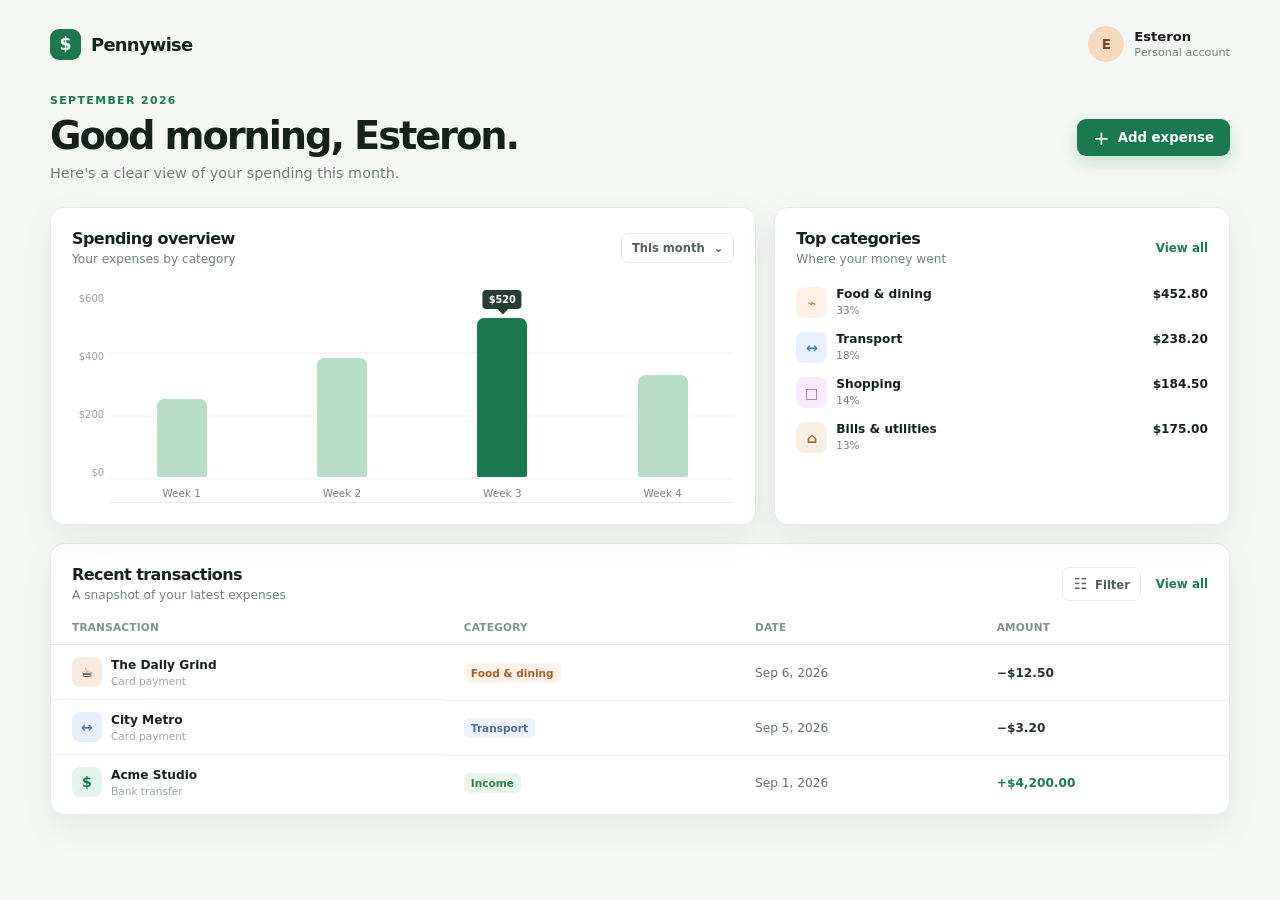
==== Expense Tracker/index.html @ 5ba3ba59 "unproductive day: modal added" ====
<!DOCTYPE html>
<html lang="en">
<head>
    <meta charset="UTF-8">
    <meta name="viewport" content="width=device-width, initial-scale=1.0">
    <meta name="description" content="A static expense tracker interface design.">
    <title>Expense Tracker</title>
    <link rel="stylesheet" href="styles.css">
</head>
<body>
    <main class="app-shell">
        <header class="topbar">
            <div class="brand" aria-label="Pennywise">
                <span class="brand-mark" aria-hidden="true">$</span>
                <span>Pennywise</span>
            </div>
            <div class="profile">
                <div class="avatar" aria-hidden="true">E</div>
                <div>
                    <p class="profile-name">Esteron</p>
                    <p class="profile-email">Personal account</p>
                </div>
            </div>
        </header>

        <section class="welcome-row" aria-labelledby="page-title">
            <div>
                <p class="eyebrow">SEPTEMBER 2026</p>
                <h1 id="page-title">Good morning, Esteron.</h1>
                <p class="subheading">Here's a clear view of your spending this month.</p>
            </div>
            <button class="add-expense" type="button"><span aria-hidden="true">+</span>Add expense</button>
        </section>

        <!-- <section class="summary-grid" aria-label="Monthly summary">
            <article class="balance-card">
                <div class="card-heading"><p>Available balance</p><span aria-label="More options">•••</span></div>
                <p class="balance">$2,840.50</p>
                <p class="balance-note"><span class="up-arrow" aria-hidden="true">↗</span>8.4% more than last month</p>
                <i class="decoration decoration-one" aria-hidden="true"></i>
                <i class="decoration decoration-two" aria-hidden="true"></i>
            </article>

            <article class="stat-card">
                <div class="stat-icon income-icon" aria-hidden="true">↙</div>
                <div><p class="stat-label">Income</p><p class="stat-value">$4,200.00</p><p class="stat-change positive">+12.5% <span>vs. August</span></p></div>
            </article>

            <article class="stat-card">
                <div class="stat-icon expense-icon" aria-hidden="true">↗</div>
                <div><p class="stat-label">Expenses</p><p class="stat-value">$1,359.50</p><p class="stat-change negative">+4.2% <span>vs. August</span></p></div>
            </article>
        </section> -->

        <section class="content-grid">
            <article class="panel spending-panel">
                <div class="panel-header">
                    <div><h2>Spending overview</h2><p>Your expenses by category</p></div>
                    <button class="period-button" type="button">This month <span aria-hidden="true">⌄</span></button>
                </div>
                <div class="chart-area" role="img" aria-label="A weekly spending bar chart. Spending rises from week one to week three then falls in week four.">
                    <div class="chart-y-axis" aria-hidden="true"><span>$600</span><span>$400</span><span>$200</span><span>$0</span></div>
                    <div class="chart-bars" aria-hidden="true">
                        <div class="bar-group"><div class="bar" style="height: 42%;"></div><span>Week 1</span></div>
                        <div class="bar-group"><div class="bar" style="height: 64%;"></div><span>Week 2</span></div>
                        <div class="bar-group"><div class="bar bar-highlight" style="height: 86%;"><b>$520</b></div><span>Week 3</span></div>
                        <div class="bar-group"><div class="bar" style="height: 55%;"></div><span>Week 4</span></div>
                    </div>
                </div>
            </article>

            <article class="panel category-panel">
                <div class="panel-header"><div><h2>Top categories</h2><p>Where your money went</p></div><button class="text-button" type="button">View all</button></div>
                <ul class="category-list">
                    <li><span class="category-icon food" aria-hidden="true">⌁</span><span class="category-name">Food &amp; dining</span><span class="category-amount">$452.80</span><span class="category-share">33%</span></li>
                    <li><span class="category-icon transport" aria-hidden="true">↔</span><span class="category-name">Transport</span><span class="category-amount">$238.20</span><span class="category-share">18%</span></li>
                    <li><span class="category-icon shopping" aria-hidden="true">□</span><span class="category-name">Shopping</span><span class="category-amount">$184.50</span><span class="category-share">14%</span></li>
                    <li><span class="category-icon bills" aria-hidden="true">⌂</span><span class="category-name">Bills &amp; utilities</span><span class="category-amount">$175.00</span><span class="category-share">13%</span></li>
                </ul>
            </article>
        </section>

        <section class="panel transactions-panel" aria-labelledby="transactions-title">
            <div class="panel-header transaction-heading">
                <div><h2 id="transactions-title">Recent transactions</h2><p>A snapshot of your latest expenses</p></div>
                <div class="transaction-actions"><button class="filter-button" type="button"><span aria-hidden="true">☷</span> Filter</button><button class="text-button" type="button">View all</button></div>
            </div>
            <div class="table-wrap">
                <table>
                    <thead><tr><th scope="col">Transaction</th><th scope="col">Category</th><th scope="col">Date</th><th scope="col">Amount</th></tr></thead>
                    <tbody>
                        <tr><td><span class="merchant-icon cafe" aria-hidden="true">☕</span><span><strong>The Daily Grind</strong><small>Card payment</small></span></td><td><span class="pill pill-food">Food &amp; dining</span></td><td>Sep 6, 2026</td><td class="amount">−$12.50</td></tr>
                        <tr><td><span class="merchant-icon train" aria-hidden="true">↔</span><span><strong>City Metro</strong><small>Card payment</small></span></td><td><span class="pill pill-transport">Transport</span></td><td>Sep 5, 2026</td><td class="amount">−$3.20</td></tr>
                        <tr><td><span class="merchant-icon salary" aria-hidden="true">$</span><span><strong>Acme Studio</strong><small>Bank transfer</small></span></td><td><span class="pill pill-income">Income</span></td><td>Sep 1, 2026</td><td class="amount income">+$4,200.00</td></tr>
                    </tbody>
                </table>
            </div>
        </section>
    </main>

    <!-- Static modal design: connect its visibility and controls with JavaScript later. -->
    <aside class="modal-backdrop" aria-labelledby="expense-modal-title" aria-modal="true" role="dialog" hidden>
        <section class="expense-modal">
            <header class="modal-header">
                <div>
                    <p class="modal-kicker">NEW TRANSACTION</p>
                    <h2 id="expense-modal-title">Add an expense</h2>
                    <p>Record a purchase to keep your budget up to date.</p>
                </div>
                <button class="close-modal" type="button" aria-label="Close add expense modal">x</button>
            </header>

            <div class="modal-form">
                <label class="field field-full">
                    <span>Expense name</span>
                    <input type="text" placeholder="e.g. Weekly groceries">
                </label>

                <label class="field">
                    <span>Amount</span>
                    <span class="input-with-prefix"><b>$</b><input type="text" placeholder="0.00"></span>
                </label>

                <label class="field">
                    <span>Category</span>
                    <span class="select-display">Choose a category <b aria-hidden="true">⌄</b></span>
                </label>

                <label class="field">
                    <span>Date</span>
                    <span class="date-display"><span>Sep 8, 2026</span><b aria-hidden="true">□</b></span>
                </label>

                <label class="field">
                    <span>Payment method</span>
                    <span class="select-display">Card payment <b aria-hidden="true">⌄</b></span>
                </label>

                <label class="field field-full">
                    <span>Notes <em>Optional</em></span>
                    <textarea placeholder="Add a note about this expense"></textarea>
                </label>
            </div>

            <footer class="modal-actions">
                <button class="cancel-button" type="button">Cancel</button>
                <button class="save-expense" type="button"><span aria-hidden="true">+</span> Add expense</button>
            </footer>
        </section>
    </aside>

<script src="script.js"></script>
</body>
</html>
---- Expense Tracker/styles.css ----
:root {
    --ink: #17211c;
    --muted: #728078;
    --line: #e6ebe7;
    --canvas: #f4f7f4;
    --surface: #fff;
    --green: #1b7951;
    --rose: #d95357;
    --shadow: 0 12px 34px rgba(32, 55, 42, .07);
}

* { box-sizing: border-box; }

body {
    min-width: 320px;
    margin: 0;
    background: var(--canvas);
    color: var(--ink);
    font-family: Inter, ui-sans-serif, system-ui, -apple-system, BlinkMacSystemFont, "Segoe UI", sans-serif;
}

button { font: inherit; }
button { cursor: default; }

.app-shell { width: min(1180px, calc(100% - 40px)); margin: 0 auto; padding: 26px 0 48px; }
.topbar, .welcome-row, .panel-header, .profile, .card-heading, .transaction-actions, td:first-child { display: flex; align-items: center; }
.topbar { justify-content: space-between; padding-bottom: 32px; }

.brand { display: inline-flex; align-items: center; gap: 10px; color: var(--ink); font-size: 1.12rem; font-weight: 800; letter-spacing: -.04em; text-decoration: none; }
.brand-mark { display: grid; width: 31px; height: 31px; place-items: center; border-radius: 9px; background: var(--green); color: #fff; font-size: 1.08rem; letter-spacing: 0; }
.profile { gap: 10px; }
.avatar { display: grid; width: 36px; height: 36px; place-items: center; border-radius: 50%; background: #f5d9bd; color: #704a2a; font-size: .84rem; font-weight: 800; }
.profile p, .card-heading p, .stat-label, .stat-change, .panel-header p, .balance-note, .category-list, h1, h2 { margin: 0; }
.profile-name { font-size: .82rem; font-weight: 750; }
.profile-email { margin-top: 2px !important; color: var(--muted); font-size: .7rem; }

.welcome-row { justify-content: space-between; gap: 24px; margin-bottom: 26px; }
.eyebrow { margin: 0 0 8px; color: var(--green); font-size: .68rem; font-weight: 800; letter-spacing: .13em; }
h1 { font-size: clamp(1.75rem, 3.5vw, 2.4rem); letter-spacing: -.055em; line-height: 1.08; }
.subheading { margin: 9px 0 0; color: var(--muted); font-size: .9rem; }

.add-expense, .period-button, .filter-button, .text-button { border: 0; }
.add-expense { display: inline-flex; flex: none; align-items: center; gap: 8px; padding: 11px 16px; border-radius: 9px; background: var(--green); color: #fff; box-shadow: 0 7px 16px rgba(27, 121, 81, .2); font-size: .83rem; font-weight: 750; }
.add-expense span { font-size: 1.25rem; font-weight: 400; line-height: .7; }

.summary-grid { display: grid; grid-template-columns: 1.65fr 1fr 1fr; gap: 18px; margin-bottom: 18px; }
.balance-card, .stat-card, .panel { border: 1px solid var(--line); border-radius: 14px; background: var(--surface); box-shadow: var(--shadow); }
.balance-card { position: relative; min-height: 162px; overflow: hidden; padding: 21px 22px; border: 0; background: var(--green); color: #fff; }
.card-heading { justify-content: space-between; color: #d8f0e2; font-size: .78rem; font-weight: 650; }
.balance { position: relative; z-index: 1; margin: 18px 0 7px; font-size: 2rem; font-weight: 800; letter-spacing: -.06em; }
.balance-note { position: relative; z-index: 1; color: #c6e8d2; font-size: .73rem; }
.up-arrow { display: inline-grid; width: 17px; height: 17px; place-items: center; margin-right: 3px; border-radius: 50%; background: rgba(255, 255, 255, .17); color: #fff; }
.decoration { position: absolute; border: 1px solid rgba(255, 255, 255, .10); border-radius: 50%; }
.decoration-one { right: -20px; bottom: -84px; width: 230px; height: 230px; }
.decoration-two { right: 28px; bottom: -59px; width: 165px; height: 165px; }

.stat-card { display: flex; align-items: flex-start; gap: 13px; padding: 22px 18px; }
.stat-icon { display: grid; flex: none; width: 36px; height: 36px; place-items: center; border-radius: 10px; font-size: 1.25rem; font-weight: 700; }
.income-icon { background: #e4f3e9; color: var(--green); }
.expense-icon { background: #fff0f0; color: var(--rose); }
.stat-label, .panel-header p { color: var(--muted); font-size: .76rem; }
.stat-value { margin: 4px 0 6px; font-size: 1.14rem; font-weight: 800; letter-spacing: -.035em; }
.stat-change { font-size: .69rem; font-weight: 750; }
.stat-change span { color: var(--muted); font-weight: 500; }
.positive { color: var(--green); }
.negative { color: var(--rose); }

.content-grid { display: grid; grid-template-columns: 1.55fr 1fr; gap: 18px; margin-bottom: 18px; }
.panel { padding: 21px; }
.panel-header { justify-content: space-between; gap: 12px; }
h2 { font-size: 1rem; letter-spacing: -.035em; }
.panel-header p { margin-top: 4px; }
.period-button, .filter-button { padding: 7px 10px; border: 1px solid var(--line); border-radius: 7px; background: #fff; color: #526058; font-size: .72rem; font-weight: 650; }
.period-button span { margin-left: 5px; }
.text-button { padding: 3px 0; background: transparent; color: var(--green); font-size: .74rem; font-weight: 750; }

.chart-area { display: flex; height: 212px; margin-top: 25px; }
.chart-y-axis { display: flex; width: 38px; flex-direction: column; justify-content: space-between; padding: 2px 6px 25px 0; color: #95a19a; font-size: .62rem; text-align: right; }
.chart-bars { display: grid; flex: 1; grid-template-columns: repeat(4, 1fr); gap: 17px; align-items: end; min-width: 0; padding-bottom: 25px; border-bottom: 1px solid var(--line); background: repeating-linear-gradient(to bottom, transparent 0, transparent 61px, #edf0ee 62px, transparent 63px); }
.bar-group { position: relative; display: flex; height: 100%; flex-direction: column; justify-content: flex-end; align-items: center; }
.bar { width: min(50px, 72%); min-height: 16px; border-radius: 7px 7px 2px 2px; background: #b8ddc6; }
.bar-highlight { position: relative; background: var(--green); }
.bar-highlight b { position: absolute; top: -28px; left: 50%; padding: 4px 6px; border-radius: 4px; background: #263d30; color: #fff; font-size: .61rem; font-weight: 650; transform: translateX(-50%); }
.bar-highlight b::after { position: absolute; bottom: -4px; left: calc(50% - 3px); width: 7px; height: 7px; background: #263d30; content: ""; transform: rotate(45deg); }
.bar-group span { position: absolute; bottom: -22px; color: var(--muted); font-size: .65rem; white-space: nowrap; }

.category-list { display: grid; gap: 14px; padding: 21px 0 0; list-style: none; }
.category-list li { display: grid; grid-template-columns: 31px minmax(0, 1fr) auto; column-gap: 9px; row-gap: 1px; }
.category-icon { display: grid; grid-row: span 2; width: 31px; height: 31px; place-items: center; border-radius: 8px; font-size: .9rem; font-weight: 800; }
.food { background: #fff0e5; color: #cd7733; }
.transport { background: #e8efff; color: #5b78bd; }
.shopping { background: #f7eafb; color: #a763af; }
.bills { background: #f7f0e2; color: #8f7138; }
.category-name, .category-amount { font-size: .76rem; font-weight: 700; }
.category-share { grid-column: 2; color: var(--muted); font-size: .65rem; }
.category-amount { grid-row: 1; grid-column: 3; }

.transactions-panel { padding-bottom: 5px; }
.transaction-actions { gap: 15px; }
.filter-button span { margin-right: 4px; font-size: .95rem; }
.table-wrap { overflow-x: auto; margin: 19px -21px 0; }
table { width: 100%; min-width: 680px; border-collapse: collapse; text-align: left; }
th { padding: 0 21px 11px; border-bottom: 1px solid var(--line); color: #849188; font-size: .66rem; font-weight: 750; letter-spacing: .02em; text-transform: uppercase; }
td { padding: 12px 21px; border-bottom: 1px solid #eef1ef; color: #607067; font-size: .76rem; }
tbody tr:last-child td { border-bottom: 0; }
td:first-child { gap: 9px; color: var(--ink); }
td strong, td small { display: block; }
td strong { font-size: .76rem; }
td small { margin-top: 3px; color: #9aa59e; font-size: .66rem; }
.merchant-icon { display: grid; width: 30px; height: 30px; flex: none; place-items: center; border-radius: 8px; font-size: .88rem; font-weight: 800; }
.cafe { background: #f9e9dc; }
.train { background: #e7efff; color: #5972b3; }
.salary { background: #e2f3e9; color: var(--green); }
.pill { display: inline-block; padding: 4px 7px; border-radius: 5px; font-size: .66rem; font-weight: 700; }
.pill-food { background: #fff2e8; color: #a75b28; }
.pill-transport { background: #edf2ff; color: #536cae; }
.pill-income { background: #e8f5ec; color: #357b50; }
.amount { color: #26332c; font-weight: 750; }
.amount.income { color: var(--green); }

.modal-backdrop {
    position: fixed;
    z-index: 10;
    inset: 0;
    display: grid;
    place-items: center;
    padding: 24px;
    background: rgba(14, 29, 20, .48);
    backdrop-filter: blur(3px);
}

.modal-backdrop[hidden] {
    display: none !important;
}

.expense-modal {
    width: min(100%, 540px);
    max-height: calc(100dvh - 48px);
    overflow: hidden;
    border: 1px solid rgba(255, 255, 255, .65);
    border-radius: 16px;
    background: var(--surface);
    box-shadow: 0 24px 70px rgba(9, 24, 14, .28);
}

.modal-header {
    display: flex;
    justify-content: space-between;
    gap: 20px;
    padding: 24px 25px 19px;
    border-bottom: 1px solid var(--line);
}

.modal-kicker {
    margin: 0 0 7px;
    color: var(--green);
    font-size: .65rem;
    font-weight: 800;
    letter-spacing: .12em;
}

.modal-header h2 { font-size: 1.28rem; }
.modal-header p:last-child { margin: 6px 0 0; color: var(--muted); font-size: .78rem; }

.close-modal {
    display: grid;
    width: 31px;
    height: 31px;
    flex: none;
    place-items: center;
    padding: 0;
    border: 1px solid var(--line);
    border-radius: 8px;
    background: #fff;
    color: #748078;
    font-size: 1.35rem;
    font-weight: 300;
    line-height: 1;
}

.modal-form {
    display: grid;
    grid-template-columns: 1fr 1fr;
    gap: 16px;
    padding: 22px 25px 24px;
}

.field { display: grid; gap: 7px; min-width: 0; }
.field-full { grid-column: span 2; }
.field > span:first-child { color: #445149; font-size: .73rem; font-weight: 750; }
.field em { margin-left: 4px; color: #98a29c; font-size: .66rem; font-style: normal; font-weight: 500; }

.field input,
.field textarea,
.select-display,
.date-display {
    width: 100%;
    border: 1px solid #dce3de;
    border-radius: 8px;
    background: #fff;
    color: #314138;
    font: inherit;
    font-size: .78rem;
}

.field input,
.select-display,
.date-display { min-height: 40px; padding: 0 11px; }
.field input::placeholder,
.field textarea::placeholder { color: #9ca69f; opacity: 1; }
.field input:focus,
.field textarea:focus { outline: none; }

.input-with-prefix { position: relative; }
.input-with-prefix b { position: absolute; z-index: 1; top: 50%; left: 12px; color: #718078; font-size: .78rem; transform: translateY(-50%); }
.input-with-prefix input { padding-left: 27px; }
.select-display,
.date-display { display: flex; align-items: center; justify-content: space-between; color: #69766e; }
.select-display b,
.date-display b { color: #718078; font-size: .88rem; font-weight: 500; }
.date-display span { color: #314138; }

.field textarea { display: block; height: 72px; padding: 11px; resize: none; }
.modal-actions { display: flex; justify-content: flex-end; gap: 10px; padding: 16px 25px; border-top: 1px solid var(--line); background: #fbfcfb; }
.cancel-button, .save-expense { min-height: 38px; padding: 0 13px; border-radius: 8px; font-size: .76rem; font-weight: 750; }
.cancel-button { border: 1px solid #dce3de; background: #fff; color: #526058; }
.save-expense { display: inline-flex; align-items: center; gap: 6px; border: 0; background: var(--green); color: #fff; box-shadow: 0 5px 12px rgba(27, 121, 81, .17); }
.save-expense span { font-size: 1.1rem; font-weight: 400; }

@media (max-width: 800px) {
    .summary-grid { grid-template-columns: 1fr 1fr; }
    .balance-card { grid-column: span 2; }
    .content-grid { grid-template-columns: 1fr; }
}

@media (max-width: 540px) {
    .app-shell { width: min(100% - 28px, 1180px); padding-top: 18px; }
    .profile > div:last-child { display: none; }
    .topbar { padding-bottom: 25px; }
    .welcome-row { align-items: flex-start; flex-direction: column; margin-bottom: 20px; }
    .add-expense { width: 100%; justify-content: center; }
    .summary-grid { grid-template-columns: 1fr; gap: 12px; }
    .balance-card { grid-column: auto; }
    .stat-card { padding: 18px; }
    .panel { padding: 17px; }
    .category-panel { display: none; }
    .chart-bars { gap: 9px; }
    .chart-area { height: 190px; }
    .table-wrap { margin-right: -17px; margin-left: -17px; }
    th, td { padding-right: 17px; padding-left: 17px; }
    .transaction-heading { align-items: flex-start; flex-direction: column; }
    .modal-backdrop { align-items: end; padding: 12px; }
    .expense-modal { max-height: calc(100dvh - 24px); overflow-y: auto; }
    .modal-header { padding: 20px 18px 17px; }
    .modal-form { gap: 13px; padding: 18px; }
    .field { grid-column: span 2; }
    .modal-actions { padding: 14px 18px; }
    .cancel-button, .save-expense { flex: 1; justify-content: center; }
}
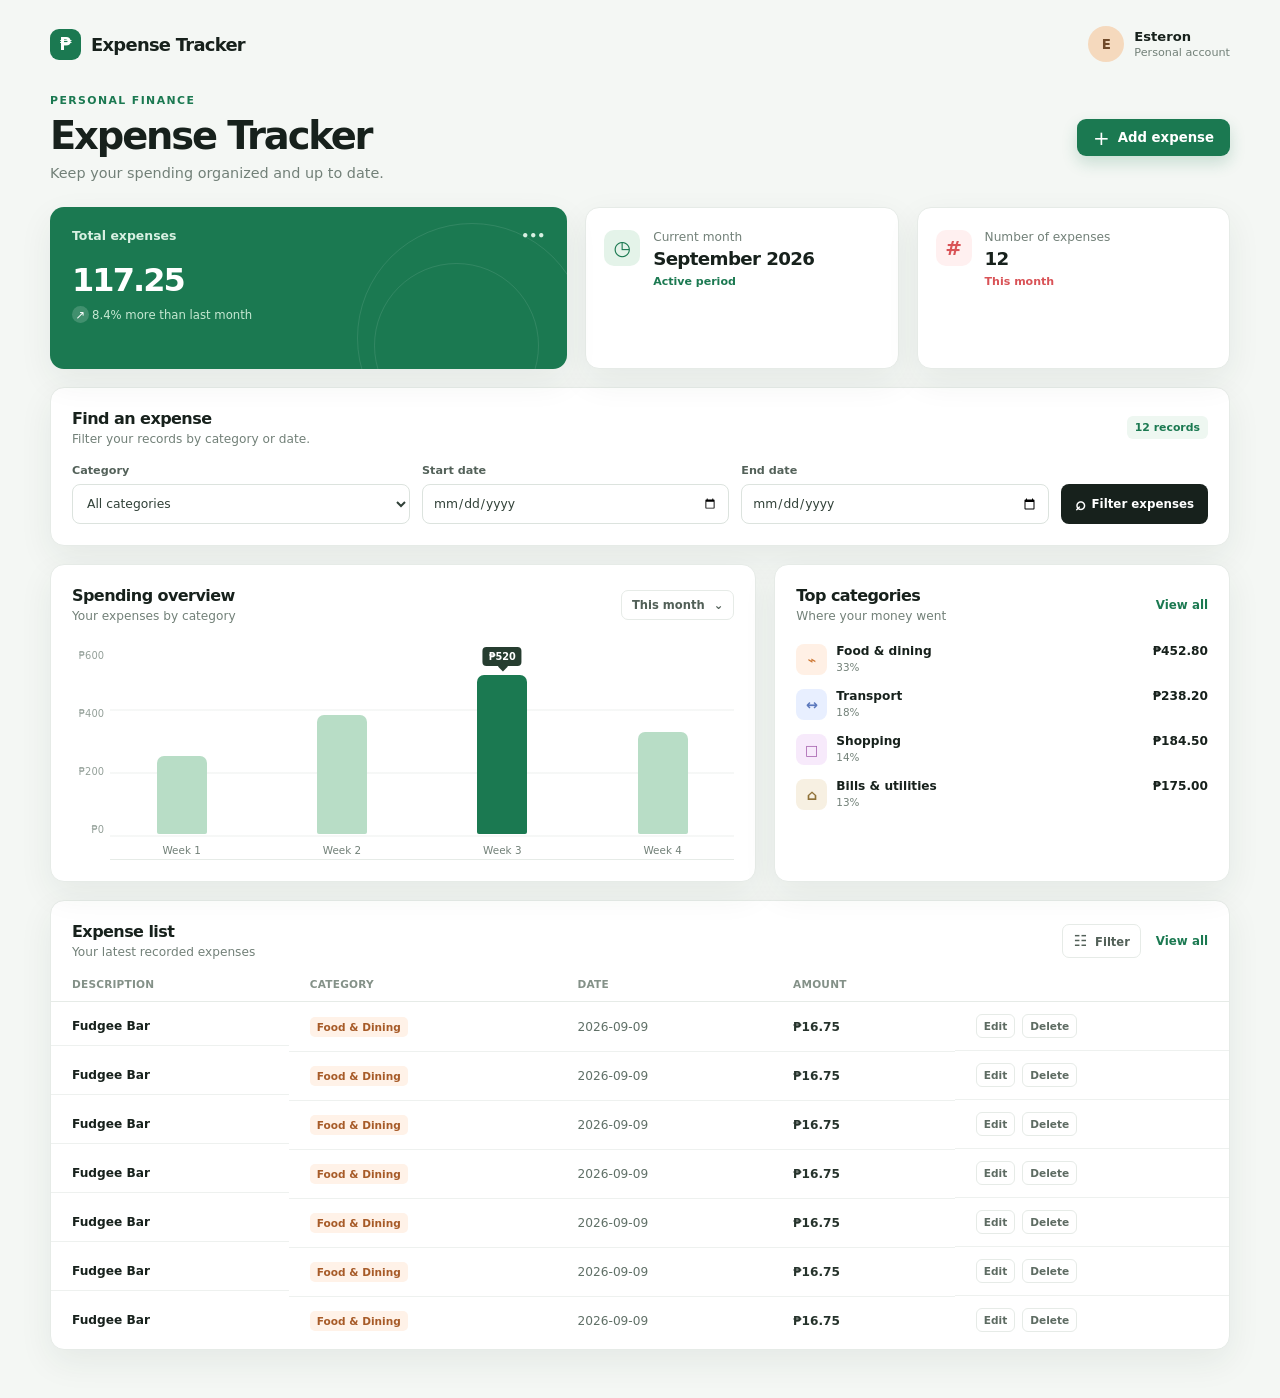
==== commit 4ebdb8c7: "Expense Tracker: progress 20%" ====
--- a/Expense Tracker/index.html
+++ b/Expense Tracker/index.html
@@ -10,9 +10,9 @@
 <body>
     <main class="app-shell">
         <header class="topbar">
-            <div class="brand" aria-label="Pennywise">
-                <span class="brand-mark" aria-hidden="true">$</span>
-                <span>Pennywise</span>
+            <div class="brand" aria-label="Expense Tracker">
+                <span class="brand-mark" aria-hidden="true">₱</span>
+                <span>Expense Tracker</span>
             </div>
             <div class="profile">
                 <div class="avatar" aria-hidden="true">E</div>
@@ -25,32 +25,45 @@
 
         <section class="welcome-row" aria-labelledby="page-title">
             <div>
-                <p class="eyebrow">SEPTEMBER 2026</p>
-                <h1 id="page-title">Good morning, Esteron.</h1>
-                <p class="subheading">Here's a clear view of your spending this month.</p>
+                <p class="eyebrow">PERSONAL FINANCE</p>
+                <h1 id="page-title">Expense Tracker</h1>
+                <p class="subheading">Keep your spending organized and up to date.</p>
             </div>
             <button class="add-expense" type="button"><span aria-hidden="true">+</span>Add expense</button>
         </section>
 
-        <!-- <section class="summary-grid" aria-label="Monthly summary">
-            <article class="balance-card">
-                <div class="card-heading"><p>Available balance</p><span aria-label="More options">•••</span></div>
-                <p class="balance">$2,840.50</p>
+        <section class="summary-grid" aria-label="Monthly summary">
+            <article class="expenses-card">
+                <div class="card-heading"><p>Total expenses</p><span aria-label="More options">•••</span></div>
+                <p class="balance">₱2,840.50</p>
                 <p class="balance-note"><span class="up-arrow" aria-hidden="true">↗</span>8.4% more than last month</p>
                 <i class="decoration decoration-one" aria-hidden="true"></i>
                 <i class="decoration decoration-two" aria-hidden="true"></i>
             </article>
 
             <article class="stat-card">
-                <div class="stat-icon income-icon" aria-hidden="true">↙</div>
-                <div><p class="stat-label">Income</p><p class="stat-value">$4,200.00</p><p class="stat-change positive">+12.5% <span>vs. August</span></p></div>
+                <div class="stat-icon income-icon" aria-hidden="true">◷</div>
+                <div><p class="stat-label">Current month</p><p class="stat-value">September 2026</p><p class="stat-change positive">Active period</p></div>
             </article>
 
             <article class="stat-card">
-                <div class="stat-icon expense-icon" aria-hidden="true">↗</div>
-                <div><p class="stat-label">Expenses</p><p class="stat-value">$1,359.50</p><p class="stat-change negative">+4.2% <span>vs. August</span></p></div>
+                <div class="stat-icon expense-icon" aria-hidden="true">#</div>
+                <div><p class="stat-label">Number of expenses</p><p class="stat-value">12</p><p class="stat-change negative">This month</p></div>
             </article>
-        </section> -->
+        </section>
+
+        <section class="filter-panel panel" aria-labelledby="filter-title">
+            <div class="filter-heading">
+                <div><h2 id="filter-title">Find an expense</h2><p>Filter your records by category or date.</p></div>
+                <span class="filter-status">12 records</span>
+            </div>
+            <div class="filter-form">
+                <label class="filter-field"><span>Category</span><select><option>All categories</option><option>Food &amp; dining</option><option>Transport</option><option>Shopping</option><option>Bills &amp; utilities</option></select></label>
+                <label class="filter-field"><span>Start date</span><input type="date"></label>
+                <label class="filter-field"><span>End date</span><input type="date"></label>
+                <button class="filter-submit" type="button"><span aria-hidden="true">⌕</span>Filter expenses</button>
+            </div>
+        </section>
 
         <section class="content-grid">
             <article class="panel spending-panel">
@@ -59,11 +72,11 @@
                     <button class="period-button" type="button">This month <span aria-hidden="true">⌄</span></button>
                 </div>
                 <div class="chart-area" role="img" aria-label="A weekly spending bar chart. Spending rises from week one to week three then falls in week four.">
-                    <div class="chart-y-axis" aria-hidden="true"><span>$600</span><span>$400</span><span>$200</span><span>$0</span></div>
+                    <div class="chart-y-axis" aria-hidden="true"><span>₱600</span><span>₱400</span><span>₱200</span><span>₱0</span></div>
                     <div class="chart-bars" aria-hidden="true">
                         <div class="bar-group"><div class="bar" style="height: 42%;"></div><span>Week 1</span></div>
                         <div class="bar-group"><div class="bar" style="height: 64%;"></div><span>Week 2</span></div>
-                        <div class="bar-group"><div class="bar bar-highlight" style="height: 86%;"><b>$520</b></div><span>Week 3</span></div>
+                        <div class="bar-group"><div class="bar bar-highlight" style="height: 86%;"><b>₱520</b></div><span>Week 3</span></div>
                         <div class="bar-group"><div class="bar" style="height: 55%;"></div><span>Week 4</span></div>
                     </div>
                 </div>
@@ -72,31 +85,31 @@
             <article class="panel category-panel">
                 <div class="panel-header"><div><h2>Top categories</h2><p>Where your money went</p></div><button class="text-button" type="button">View all</button></div>
                 <ul class="category-list">
-                    <li><span class="category-icon food" aria-hidden="true">⌁</span><span class="category-name">Food &amp; dining</span><span class="category-amount">$452.80</span><span class="category-share">33%</span></li>
-                    <li><span class="category-icon transport" aria-hidden="true">↔</span><span class="category-name">Transport</span><span class="category-amount">$238.20</span><span class="category-share">18%</span></li>
-                    <li><span class="category-icon shopping" aria-hidden="true">□</span><span class="category-name">Shopping</span><span class="category-amount">$184.50</span><span class="category-share">14%</span></li>
-                    <li><span class="category-icon bills" aria-hidden="true">⌂</span><span class="category-name">Bills &amp; utilities</span><span class="category-amount">$175.00</span><span class="category-share">13%</span></li>
+                    <li><span class="category-icon food" aria-hidden="true">⌁</span><span class="category-name">Food &amp; dining</span><span class="category-amount">₱452.80</span><span class="category-share">33%</span></li>
+                    <li><span class="category-icon transport" aria-hidden="true">↔</span><span class="category-name">Transport</span><span class="category-amount">₱238.20</span><span class="category-share">18%</span></li>
+                    <li><span class="category-icon shopping" aria-hidden="true">□</span><span class="category-name">Shopping</span><span class="category-amount">₱184.50</span><span class="category-share">14%</span></li>
+                    <li><span class="category-icon bills" aria-hidden="true">⌂</span><span class="category-name">Bills &amp; utilities</span><span class="category-amount">₱175.00</span><span class="category-share">13%</span></li>
                 </ul>
             </article>
         </section>
 
         <section class="panel transactions-panel" aria-labelledby="transactions-title">
             <div class="panel-header transaction-heading">
-                <div><h2 id="transactions-title">Recent transactions</h2><p>A snapshot of your latest expenses</p></div>
+                <div><h2 id="transactions-title">Expense list</h2><p>Your latest recorded expenses</p></div>
                 <div class="transaction-actions"><button class="filter-button" type="button"><span aria-hidden="true">☷</span> Filter</button><button class="text-button" type="button">View all</button></div>
             </div>
             <div class="table-wrap">
                 <table>
-                    <thead><tr><th scope="col">Transaction</th><th scope="col">Category</th><th scope="col">Date</th><th scope="col">Amount</th></tr></thead>
-                    <tbody>
-                        <tr><td><span class="merchant-icon cafe" aria-hidden="true">☕</span><span><strong>The Daily Grind</strong><small>Card payment</small></span></td><td><span class="pill pill-food">Food &amp; dining</span></td><td>Sep 6, 2026</td><td class="amount">−$12.50</td></tr>
-                        <tr><td><span class="merchant-icon train" aria-hidden="true">↔</span><span><strong>City Metro</strong><small>Card payment</small></span></td><td><span class="pill pill-transport">Transport</span></td><td>Sep 5, 2026</td><td class="amount">−$3.20</td></tr>
-                        <tr><td><span class="merchant-icon salary" aria-hidden="true">$</span><span><strong>Acme Studio</strong><small>Bank transfer</small></span></td><td><span class="pill pill-income">Income</span></td><td>Sep 1, 2026</td><td class="amount income">+$4,200.00</td></tr>
+                    <thead><tr><th scope="col">Description</th><th scope="col">Category</th><th scope="col">Date</th><th scope="col">Amount</th><th scope="col"><span class="visually-hidden">Actions</span></th></tr></thead>
+                    <tbody class="expense-list">
+                        <!--THIS IS WHERE THE EXPENSES WILL DISPLAY-->
                     </tbody>
                 </table>
+                <div class="empty-state" hidden><span class="empty-icon" aria-hidden="true">₱</span><h3>No expenses yet</h3><p>Add your first expense to start tracking your spending.</p><button class="empty-action" type="button">Add expense</button></div>
             </div>
         </section>
     </main>
+
 
     <!-- Static modal design: connect its visibility and controls with JavaScript later. -->
     <aside class="modal-backdrop" aria-labelledby="expense-modal-title" aria-modal="true" role="dialog" hidden>
@@ -118,7 +131,7 @@
 
                 <label class="field">
                     <span>Amount</span>
-                    <span class="input-with-prefix"><b>$</b><input type="text" placeholder="0.00"></span>
+                    <span class="input-with-prefix"><b>₱</b><input type="text" placeholder="0.00"></span>
                 </label>
 
                 <label class="field">
--- a/Expense Tracker/styles.css
+++ b/Expense Tracker/styles.css
@@ -19,8 +19,11 @@
     font-family: Inter, ui-sans-serif, system-ui, -apple-system, BlinkMacSystemFont, "Segoe UI", sans-serif;
 }
 
-button { font: inherit; }
-button { cursor: default; }
+button, input, select, textarea { font: inherit; }
+button { cursor: pointer; }
+
+button, input, select, textarea { transition: border-color .18s ease, box-shadow .18s ease, background-color .18s ease, color .18s ease, transform .18s ease; }
+button:focus-visible, input:focus-visible, select:focus-visible, textarea:focus-visible { outline: 3px solid rgba(27, 121, 81, .22); outline-offset: 2px; }
 
 .app-shell { width: min(1180px, calc(100% - 40px)); margin: 0 auto; padding: 26px 0 48px; }
 .topbar, .welcome-row, .panel-header, .profile, .card-heading, .transaction-actions, td:first-child { display: flex; align-items: center; }
@@ -42,10 +45,12 @@
 .add-expense, .period-button, .filter-button, .text-button { border: 0; }
 .add-expense { display: inline-flex; flex: none; align-items: center; gap: 8px; padding: 11px 16px; border-radius: 9px; background: var(--green); color: #fff; box-shadow: 0 7px 16px rgba(27, 121, 81, .2); font-size: .83rem; font-weight: 750; }
 .add-expense span { font-size: 1.25rem; font-weight: 400; line-height: .7; }
+.add-expense:hover, .save-expense:hover, .filter-submit:hover, .empty-action:hover { background: #14613f; }
+.add-expense:active, .save-expense:active, .filter-submit:active, .empty-action:active { transform: translateY(1px); }
 
 .summary-grid { display: grid; grid-template-columns: 1.65fr 1fr 1fr; gap: 18px; margin-bottom: 18px; }
-.balance-card, .stat-card, .panel { border: 1px solid var(--line); border-radius: 14px; background: var(--surface); box-shadow: var(--shadow); }
-.balance-card { position: relative; min-height: 162px; overflow: hidden; padding: 21px 22px; border: 0; background: var(--green); color: #fff; }
+.expenses-card, .stat-card, .panel { border: 1px solid var(--line); border-radius: 14px; background: var(--surface); box-shadow: var(--shadow); }
+.expenses-card { position: relative; min-height: 162px; overflow: hidden; padding: 21px 22px; border: 0; background: var(--green); color: #fff; }
 .card-heading { justify-content: space-between; color: #d8f0e2; font-size: .78rem; font-weight: 650; }
 .balance { position: relative; z-index: 1; margin: 18px 0 7px; font-size: 2rem; font-weight: 800; letter-spacing: -.06em; }
 .balance-note { position: relative; z-index: 1; color: #c6e8d2; font-size: .73rem; }
@@ -64,6 +69,18 @@
 .stat-change span { color: var(--muted); font-weight: 500; }
 .positive { color: var(--green); }
 .negative { color: var(--rose); }
+
+.filter-panel { margin-bottom: 18px; padding: 19px 21px 21px; }
+.filter-heading { display: flex; align-items: center; justify-content: space-between; gap: 16px; }
+.filter-heading p { margin: 4px 0 0; color: var(--muted); font-size: .76rem; }
+.filter-status { padding: 5px 8px; border-radius: 6px; background: #eef7f1; color: var(--green); font-size: .68rem; font-weight: 750; white-space: nowrap; }
+.filter-form { display: grid; grid-template-columns: 1.1fr 1fr 1fr auto; gap: 12px; align-items: end; margin-top: 18px; }
+.filter-field { display: grid; gap: 7px; min-width: 0; }
+.filter-field span { color: #536159; font-size: .7rem; font-weight: 750; }
+.filter-field input, .filter-field select { width: 100%; min-height: 40px; padding: 0 10px; border: 1px solid #dce3de; border-radius: 8px; background: #fff; color: #314138; font-size: .77rem; }
+.filter-field input:focus, .filter-field select:focus, .field input:focus, .field textarea:focus { border-color: var(--green); box-shadow: 0 0 0 3px rgba(27, 121, 81, .11); outline: none; }
+.filter-submit { display: inline-flex; min-height: 40px; align-items: center; justify-content: center; gap: 6px; padding: 0 14px; border: 0; border-radius: 8px; background: var(--ink); color: #fff; font-size: .74rem; font-weight: 750; white-space: nowrap; }
+.filter-submit span { font-size: 1.1rem; line-height: 0; }
 
 .content-grid { display: grid; grid-template-columns: 1.55fr 1fr; gap: 18px; margin-bottom: 18px; }
 .panel { padding: 21px; }
@@ -117,6 +134,16 @@
 .pill-income { background: #e8f5ec; color: #357b50; }
 .amount { color: #26332c; font-weight: 750; }
 .amount.income { color: var(--green); }
+.row-actions { display: flex; gap: 7px; white-space: nowrap; }
+.edit-button, .delete-button { padding: 5px 7px; border: 1px solid var(--line); border-radius: 6px; background: #fff; color: #5d6b62; font-size: .66rem; font-weight: 750; }
+.edit-button:hover { border-color: #a9cdb7; background: #f1f8f3; color: var(--green); }
+.delete-button:hover { border-color: #f0b8b8; background: #fff5f5; color: var(--rose); }
+.empty-state { display: grid; place-items: center; padding: 44px 20px 50px; text-align: center; }
+.empty-icon { display: grid; width: 46px; height: 46px; place-items: center; margin-bottom: 13px; border-radius: 13px; background: #e8f4ec; color: var(--green); font-size: 1.25rem; font-weight: 800; }
+.empty-state h3 { margin: 0; font-size: .98rem; }
+.empty-state p { margin: 6px 0 17px; color: var(--muted); font-size: .76rem; }
+.empty-action { min-height: 36px; padding: 0 13px; border: 0; border-radius: 7px; background: var(--green); color: #fff; font-size: .73rem; font-weight: 750; }
+.visually-hidden { position: absolute; width: 1px; height: 1px; padding: 0; overflow: hidden; clip: rect(0, 0, 0, 0); white-space: nowrap; border: 0; }
 
 .modal-backdrop {
     position: fixed;
@@ -129,7 +156,7 @@
     backdrop-filter: blur(3px);
 }
 
-.modal-backdrop[hidden] {
+.modal-backdrop[hidden], .empty-state[hidden] {
     display: none !important;
 }
 
@@ -229,8 +256,10 @@
 
 @media (max-width: 800px) {
     .summary-grid { grid-template-columns: 1fr 1fr; }
-    .balance-card { grid-column: span 2; }
+    .expenses-card { grid-column: span 2; }
     .content-grid { grid-template-columns: 1fr; }
+    .filter-form { grid-template-columns: 1fr 1fr; }
+    .filter-submit { width: 100%; }
 }
 
 @media (max-width: 540px) {
@@ -240,9 +269,13 @@
     .welcome-row { align-items: flex-start; flex-direction: column; margin-bottom: 20px; }
     .add-expense { width: 100%; justify-content: center; }
     .summary-grid { grid-template-columns: 1fr; gap: 12px; }
-    .balance-card { grid-column: auto; }
+    .expenses-card { grid-column: auto; }
     .stat-card { padding: 18px; }
     .panel { padding: 17px; }
+    .filter-panel { padding: 17px; }
+    .filter-heading { align-items: flex-start; flex-direction: column; gap: 10px; }
+    .filter-status { align-self: flex-start; }
+    .filter-form { grid-template-columns: 1fr; gap: 11px; }
     .category-panel { display: none; }
     .chart-bars { gap: 9px; }
     .chart-area { height: 190px; }
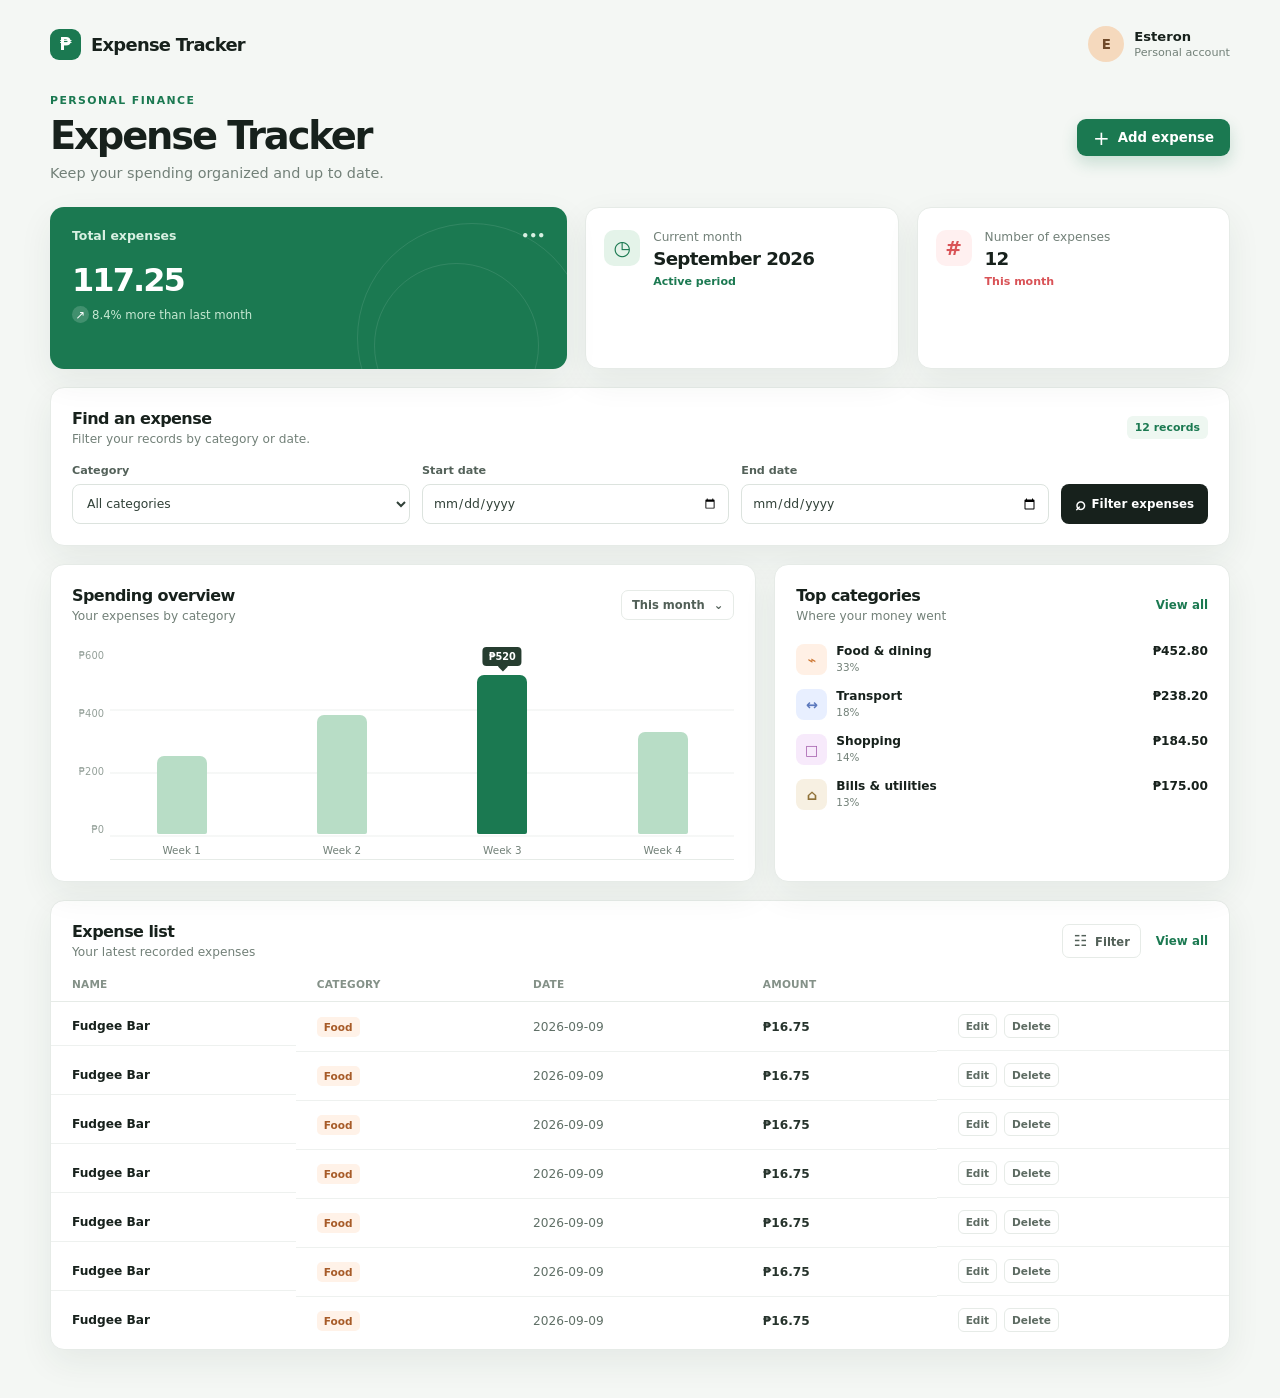
==== commit 0aa5d99c: "expense tracker: add func 10%" ====
--- a/Expense Tracker/index.html
+++ b/Expense Tracker/index.html
@@ -35,7 +35,7 @@
         <section class="summary-grid" aria-label="Monthly summary">
             <article class="expenses-card">
                 <div class="card-heading"><p>Total expenses</p><span aria-label="More options">•••</span></div>
-                <p class="balance">₱2,840.50</p>
+                <p class="balance">₱0.00</p>
                 <p class="balance-note"><span class="up-arrow" aria-hidden="true">↗</span>8.4% more than last month</p>
                 <i class="decoration decoration-one" aria-hidden="true"></i>
                 <i class="decoration decoration-two" aria-hidden="true"></i>
@@ -100,7 +100,7 @@
             </div>
             <div class="table-wrap">
                 <table>
-                    <thead><tr><th scope="col">Description</th><th scope="col">Category</th><th scope="col">Date</th><th scope="col">Amount</th><th scope="col"><span class="visually-hidden">Actions</span></th></tr></thead>
+                    <thead><tr><th scope="col">Name</th><th scope="col">Category</th><th scope="col">Date</th><th scope="col">Amount</th><th scope="col"><span class="visually-hidden">Actions</span></th></tr></thead>
                     <tbody class="expense-list">
                         <!--THIS IS WHERE THE EXPENSES WILL DISPLAY-->
                     </tbody>
@@ -126,27 +126,29 @@
             <div class="modal-form">
                 <label class="field field-full">
                     <span>Expense name</span>
-                    <input type="text" placeholder="e.g. Weekly groceries">
+                    <input type="text" name="name" placeholder="e.g. Weekly groceries">
                 </label>
 
                 <label class="field">
                     <span>Amount</span>
-                    <span class="input-with-prefix"><b>₱</b><input type="text" placeholder="0.00"></span>
+                    <span class="input-with-prefix"><b>₱</b><input type="number" step="1" name="amount" placeholder="0.00"></span>
                 </label>
 
                 <label class="field">
                     <span>Category</span>
-                    <span class="select-display">Choose a category <b aria-hidden="true">⌄</b></span>
+                    <span class="select-display"><select name="category">
+                        <option selected disabled>Select Category</option>
+                        <option value="Utilities">Utilities</option>
+                        <option value="Food">Food</option>
+                        <option value="Transportation">Transportation</option>
+                        <option value="Healthcare">Healthcare</option>
+                        <option value="Debt Payment">Debt Payment</option>
+                    </select></span>
                 </label>
 
                 <label class="field">
                     <span>Date</span>
-                    <span class="date-display"><span>Sep 8, 2026</span><b aria-hidden="true">□</b></span>
-                </label>
-
-                <label class="field">
-                    <span>Payment method</span>
-                    <span class="select-display">Card payment <b aria-hidden="true">⌄</b></span>
+                    <span class="date-display"><input type="date"></span>
                 </label>
 
                 <label class="field field-full">
--- a/Expense Tracker/styles.css
+++ b/Expense Tracker/styles.css
@@ -233,6 +233,21 @@
 .field input,
 .select-display,
 .date-display { min-height: 40px; padding: 0 11px; }
+.select-display select,
+.date-display input {
+    width: 100%;
+    min-width: 0;
+    min-height: 38px;
+    padding: 0;
+    border: 0;
+    border-radius: 0;
+    background: transparent;
+    color: inherit;
+    font: inherit;
+    outline: none;
+}
+.select-display:focus-within,
+.date-display:focus-within { border-color: var(--green); box-shadow: 0 0 0 3px rgba(27, 121, 81, .11); }
 .field input::placeholder,
 .field textarea::placeholder { color: #9ca69f; opacity: 1; }
 .field input:focus,
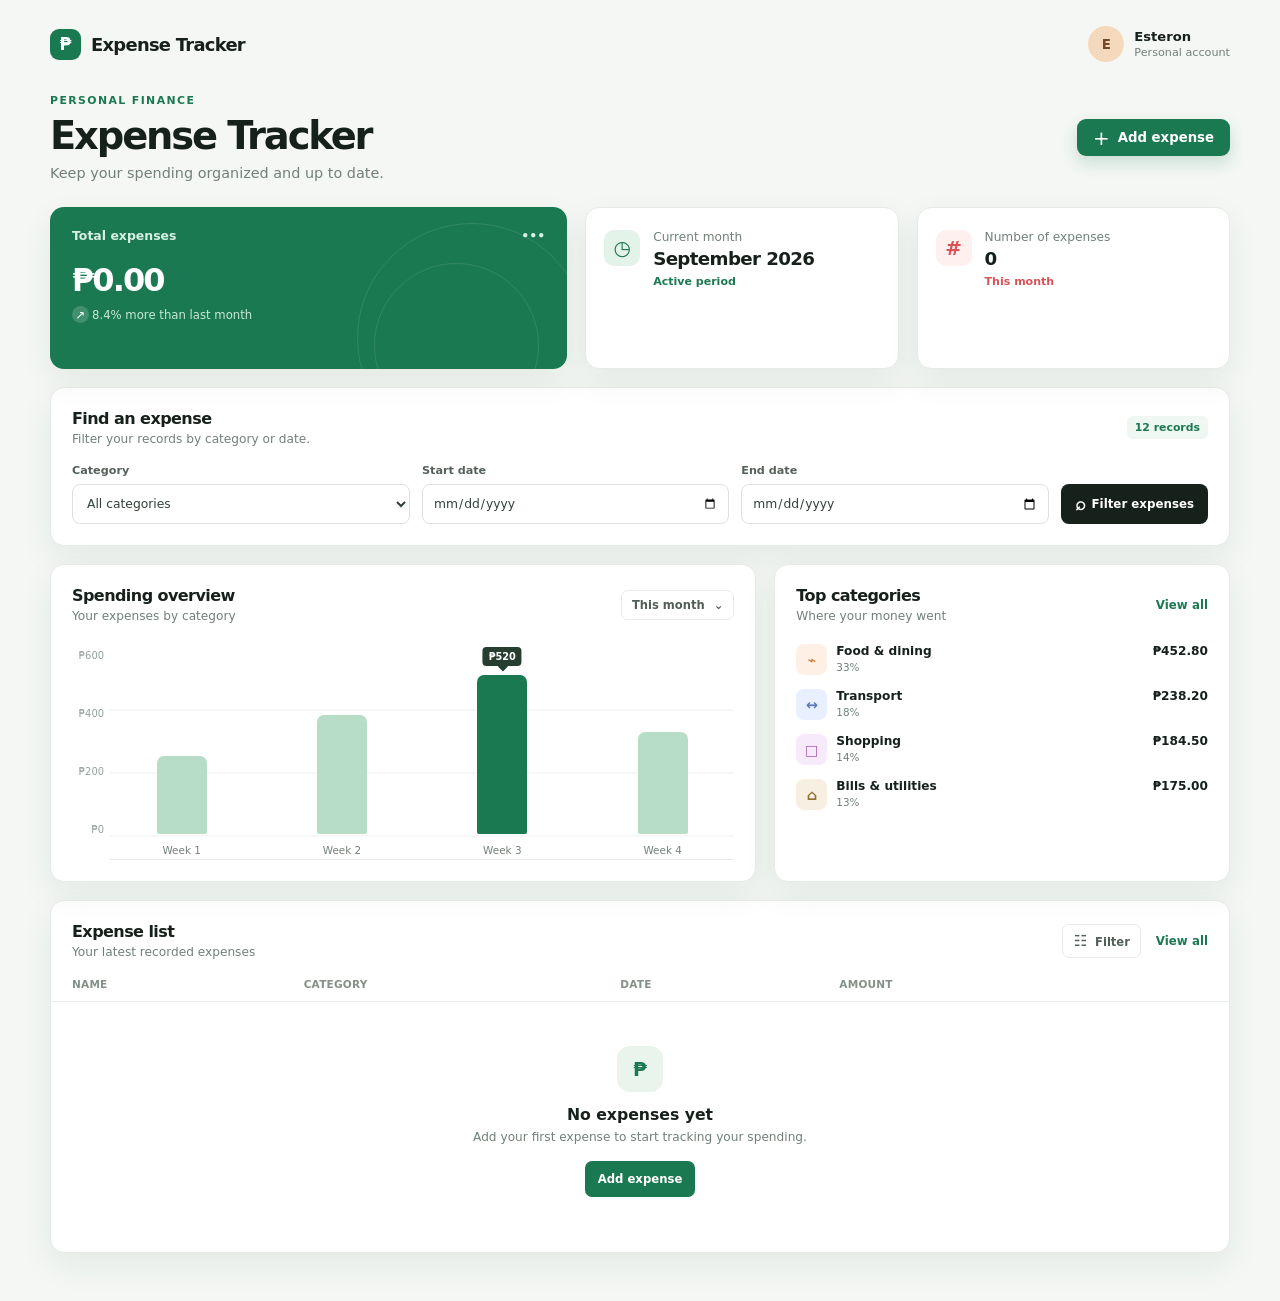
==== commit 3f20ee7c: "Expense Tracker: add and localStorage feature done" ====
--- a/Expense Tracker/index.html
+++ b/Expense Tracker/index.html
@@ -48,7 +48,7 @@
 
             <article class="stat-card">
                 <div class="stat-icon expense-icon" aria-hidden="true">#</div>
-                <div><p class="stat-label">Number of expenses</p><p class="stat-value">12</p><p class="stat-change negative">This month</p></div>
+                <div><p class="stat-label">Number of expenses</p><p class="stat-value expense-count">0</p><p class="stat-change negative">This month</p></div>
             </article>
         </section>
 
@@ -123,7 +123,7 @@
                 <button class="close-modal" type="button" aria-label="Close add expense modal">x</button>
             </header>
 
-            <div class="modal-form">
+            <form class="modal-form">
                 <label class="field field-full">
                     <span>Expense name</span>
                     <input type="text" name="name" placeholder="e.g. Weekly groceries">
@@ -131,7 +131,7 @@
 
                 <label class="field">
                     <span>Amount</span>
-                    <span class="input-with-prefix"><b>₱</b><input type="number" step="1" name="amount" placeholder="0.00"></span>
+                    <span class="input-with-prefix"><b>₱</b><input type="number" min="0" step="1" name="amount" placeholder="0.00"></span>
                 </label>
 
                 <label class="field">
@@ -148,19 +148,19 @@
 
                 <label class="field">
                     <span>Date</span>
-                    <span class="date-display"><input type="date"></span>
+                    <span class="date-display"><input type="date" name="date"></span>
                 </label>
 
                 <label class="field field-full">
                     <span>Notes <em>Optional</em></span>
                     <textarea placeholder="Add a note about this expense"></textarea>
                 </label>
-            </div>
 
-            <footer class="modal-actions">
-                <button class="cancel-button" type="button">Cancel</button>
-                <button class="save-expense" type="button"><span aria-hidden="true">+</span> Add expense</button>
-            </footer>
+                <footer class="modal-actions">
+                    <button class="cancel-button" type="button">Cancel</button>
+                    <button class="save-expense" type="submit"><span aria-hidden="true">+</span> Add expense</button>
+                </footer>
+            </form>
         </section>
     </aside>
 
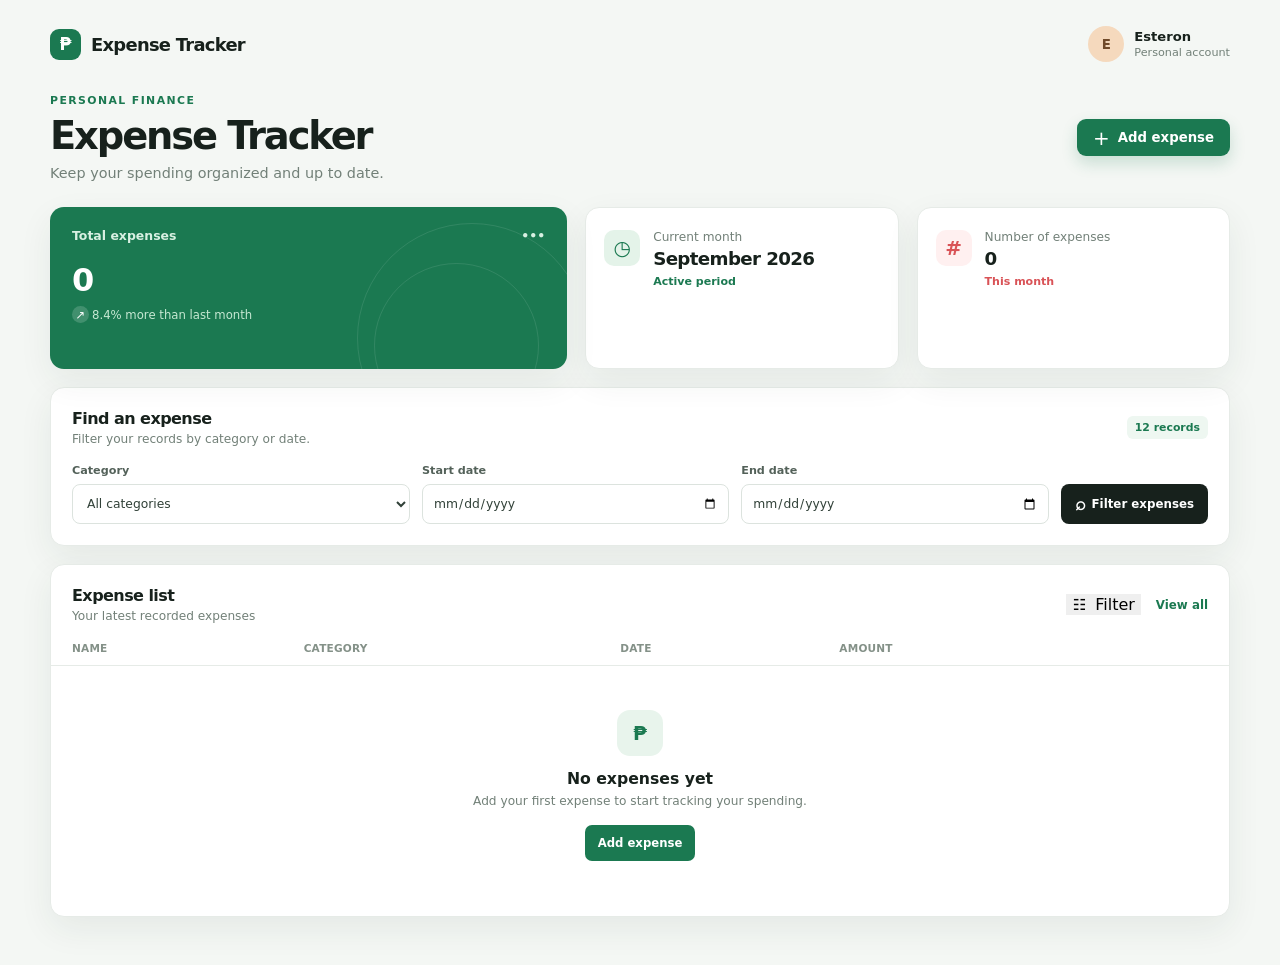
==== commit 55164a9e: "Expense Tracker: CRUD done" ====
--- a/Expense Tracker/index.html
+++ b/Expense Tracker/index.html
@@ -65,34 +65,6 @@
             </div>
         </section>
 
-        <section class="content-grid">
-            <article class="panel spending-panel">
-                <div class="panel-header">
-                    <div><h2>Spending overview</h2><p>Your expenses by category</p></div>
-                    <button class="period-button" type="button">This month <span aria-hidden="true">⌄</span></button>
-                </div>
-                <div class="chart-area" role="img" aria-label="A weekly spending bar chart. Spending rises from week one to week three then falls in week four.">
-                    <div class="chart-y-axis" aria-hidden="true"><span>₱600</span><span>₱400</span><span>₱200</span><span>₱0</span></div>
-                    <div class="chart-bars" aria-hidden="true">
-                        <div class="bar-group"><div class="bar" style="height: 42%;"></div><span>Week 1</span></div>
-                        <div class="bar-group"><div class="bar" style="height: 64%;"></div><span>Week 2</span></div>
-                        <div class="bar-group"><div class="bar bar-highlight" style="height: 86%;"><b>₱520</b></div><span>Week 3</span></div>
-                        <div class="bar-group"><div class="bar" style="height: 55%;"></div><span>Week 4</span></div>
-                    </div>
-                </div>
-            </article>
-
-            <article class="panel category-panel">
-                <div class="panel-header"><div><h2>Top categories</h2><p>Where your money went</p></div><button class="text-button" type="button">View all</button></div>
-                <ul class="category-list">
-                    <li><span class="category-icon food" aria-hidden="true">⌁</span><span class="category-name">Food &amp; dining</span><span class="category-amount">₱452.80</span><span class="category-share">33%</span></li>
-                    <li><span class="category-icon transport" aria-hidden="true">↔</span><span class="category-name">Transport</span><span class="category-amount">₱238.20</span><span class="category-share">18%</span></li>
-                    <li><span class="category-icon shopping" aria-hidden="true">□</span><span class="category-name">Shopping</span><span class="category-amount">₱184.50</span><span class="category-share">14%</span></li>
-                    <li><span class="category-icon bills" aria-hidden="true">⌂</span><span class="category-name">Bills &amp; utilities</span><span class="category-amount">₱175.00</span><span class="category-share">13%</span></li>
-                </ul>
-            </article>
-        </section>
-
         <section class="panel transactions-panel" aria-labelledby="transactions-title">
             <div class="panel-header transaction-heading">
                 <div><h2 id="transactions-title">Expense list</h2><p>Your latest recorded expenses</p></div>
@@ -124,6 +96,7 @@
             </header>
 
             <form class="modal-form">
+                <input type="text" name="id" hidden>
                 <label class="field field-full">
                     <span>Expense name</span>
                     <input type="text" name="name" placeholder="e.g. Weekly groceries">
--- a/Expense Tracker/styles.css
+++ b/Expense Tracker/styles.css
@@ -33,7 +33,7 @@
 .brand-mark { display: grid; width: 31px; height: 31px; place-items: center; border-radius: 9px; background: var(--green); color: #fff; font-size: 1.08rem; letter-spacing: 0; }
 .profile { gap: 10px; }
 .avatar { display: grid; width: 36px; height: 36px; place-items: center; border-radius: 50%; background: #f5d9bd; color: #704a2a; font-size: .84rem; font-weight: 800; }
-.profile p, .card-heading p, .stat-label, .stat-change, .panel-header p, .balance-note, .category-list, h1, h2 { margin: 0; }
+.profile p, .card-heading p, .stat-label, .stat-change, .panel-header p, .balance-note, h1, h2 { margin: 0; }
 .profile-name { font-size: .82rem; font-weight: 750; }
 .profile-email { margin-top: 2px !important; color: var(--muted); font-size: .7rem; }
 
@@ -42,7 +42,7 @@
 h1 { font-size: clamp(1.75rem, 3.5vw, 2.4rem); letter-spacing: -.055em; line-height: 1.08; }
 .subheading { margin: 9px 0 0; color: var(--muted); font-size: .9rem; }
 
-.add-expense, .period-button, .filter-button, .text-button { border: 0; }
+.add-expense, .filter-button, .text-button { border: 0; }
 .add-expense { display: inline-flex; flex: none; align-items: center; gap: 8px; padding: 11px 16px; border-radius: 9px; background: var(--green); color: #fff; box-shadow: 0 7px 16px rgba(27, 121, 81, .2); font-size: .83rem; font-weight: 750; }
 .add-expense span { font-size: 1.25rem; font-weight: 400; line-height: .7; }
 .add-expense:hover, .save-expense:hover, .filter-submit:hover, .empty-action:hover { background: #14613f; }
@@ -82,35 +82,11 @@
 .filter-submit { display: inline-flex; min-height: 40px; align-items: center; justify-content: center; gap: 6px; padding: 0 14px; border: 0; border-radius: 8px; background: var(--ink); color: #fff; font-size: .74rem; font-weight: 750; white-space: nowrap; }
 .filter-submit span { font-size: 1.1rem; line-height: 0; }
 
-.content-grid { display: grid; grid-template-columns: 1.55fr 1fr; gap: 18px; margin-bottom: 18px; }
 .panel { padding: 21px; }
 .panel-header { justify-content: space-between; gap: 12px; }
 h2 { font-size: 1rem; letter-spacing: -.035em; }
 .panel-header p { margin-top: 4px; }
-.period-button, .filter-button { padding: 7px 10px; border: 1px solid var(--line); border-radius: 7px; background: #fff; color: #526058; font-size: .72rem; font-weight: 650; }
-.period-button span { margin-left: 5px; }
 .text-button { padding: 3px 0; background: transparent; color: var(--green); font-size: .74rem; font-weight: 750; }
-
-.chart-area { display: flex; height: 212px; margin-top: 25px; }
-.chart-y-axis { display: flex; width: 38px; flex-direction: column; justify-content: space-between; padding: 2px 6px 25px 0; color: #95a19a; font-size: .62rem; text-align: right; }
-.chart-bars { display: grid; flex: 1; grid-template-columns: repeat(4, 1fr); gap: 17px; align-items: end; min-width: 0; padding-bottom: 25px; border-bottom: 1px solid var(--line); background: repeating-linear-gradient(to bottom, transparent 0, transparent 61px, #edf0ee 62px, transparent 63px); }
-.bar-group { position: relative; display: flex; height: 100%; flex-direction: column; justify-content: flex-end; align-items: center; }
-.bar { width: min(50px, 72%); min-height: 16px; border-radius: 7px 7px 2px 2px; background: #b8ddc6; }
-.bar-highlight { position: relative; background: var(--green); }
-.bar-highlight b { position: absolute; top: -28px; left: 50%; padding: 4px 6px; border-radius: 4px; background: #263d30; color: #fff; font-size: .61rem; font-weight: 650; transform: translateX(-50%); }
-.bar-highlight b::after { position: absolute; bottom: -4px; left: calc(50% - 3px); width: 7px; height: 7px; background: #263d30; content: ""; transform: rotate(45deg); }
-.bar-group span { position: absolute; bottom: -22px; color: var(--muted); font-size: .65rem; white-space: nowrap; }
-
-.category-list { display: grid; gap: 14px; padding: 21px 0 0; list-style: none; }
-.category-list li { display: grid; grid-template-columns: 31px minmax(0, 1fr) auto; column-gap: 9px; row-gap: 1px; }
-.category-icon { display: grid; grid-row: span 2; width: 31px; height: 31px; place-items: center; border-radius: 8px; font-size: .9rem; font-weight: 800; }
-.food { background: #fff0e5; color: #cd7733; }
-.transport { background: #e8efff; color: #5b78bd; }
-.shopping { background: #f7eafb; color: #a763af; }
-.bills { background: #f7f0e2; color: #8f7138; }
-.category-name, .category-amount { font-size: .76rem; font-weight: 700; }
-.category-share { grid-column: 2; color: var(--muted); font-size: .65rem; }
-.category-amount { grid-row: 1; grid-column: 3; }
 
 .transactions-panel { padding-bottom: 5px; }
 .transaction-actions { gap: 15px; }
@@ -272,7 +248,6 @@
 @media (max-width: 800px) {
     .summary-grid { grid-template-columns: 1fr 1fr; }
     .expenses-card { grid-column: span 2; }
-    .content-grid { grid-template-columns: 1fr; }
     .filter-form { grid-template-columns: 1fr 1fr; }
     .filter-submit { width: 100%; }
 }
@@ -291,9 +266,6 @@
     .filter-heading { align-items: flex-start; flex-direction: column; gap: 10px; }
     .filter-status { align-self: flex-start; }
     .filter-form { grid-template-columns: 1fr; gap: 11px; }
-    .category-panel { display: none; }
-    .chart-bars { gap: 9px; }
-    .chart-area { height: 190px; }
     .table-wrap { margin-right: -17px; margin-left: -17px; }
     th, td { padding-right: 17px; padding-left: 17px; }
     .transaction-heading { align-items: flex-start; flex-direction: column; }
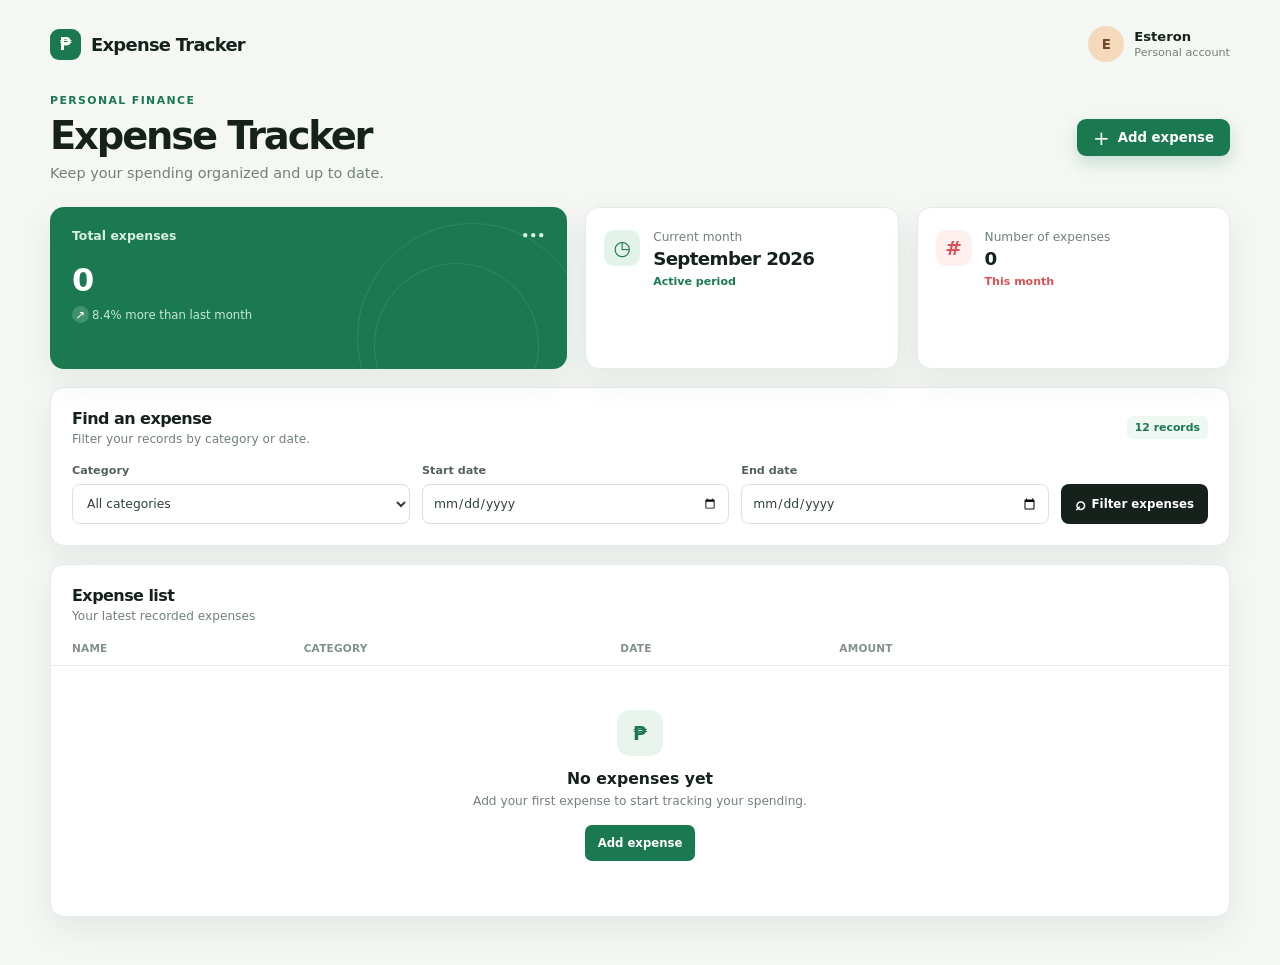
==== commit 22fa24e1: "ET: filter done, just fixing and opt" ====
--- a/Expense Tracker/index.html
+++ b/Expense Tracker/index.html
@@ -57,18 +57,24 @@
                 <div><h2 id="filter-title">Find an expense</h2><p>Filter your records by category or date.</p></div>
                 <span class="filter-status">12 records</span>
             </div>
-            <div class="filter-form">
-                <label class="filter-field"><span>Category</span><select><option>All categories</option><option>Food &amp; dining</option><option>Transport</option><option>Shopping</option><option>Bills &amp; utilities</option></select></label>
-                <label class="filter-field"><span>Start date</span><input type="date"></label>
-                <label class="filter-field"><span>End date</span><input type="date"></label>
-                <button class="filter-submit" type="button"><span aria-hidden="true">⌕</span>Filter expenses</button>
-            </div>
+            <form class="filter-form">
+                <label class="filter-field"><span>Category</span><select name="category">
+                    <option value="All">All categories</option>
+                    <option value="Utilities">Utilities</option>
+                    <option value="Food">Food &amp; dining</option>
+                    <option value="Transportation">Transportation</option>
+                    <option value="Healthcare">Healthcare</option>
+                    <option value="Debt Payment">Debt Payments</option>
+                </select></label>
+                <label class="filter-field"><span>Start date</span><input type="date" name="start-date"></label>
+                <label class="filter-field"><span>End date</span><input type="date" name="end-date"></label>
+                <button class="filter-submit" type="submit"><span aria-hidden="true">⌕</span>Filter expenses</button>
+            </form>
         </section>
 
         <section class="panel transactions-panel" aria-labelledby="transactions-title">
             <div class="panel-header transaction-heading">
                 <div><h2 id="transactions-title">Expense list</h2><p>Your latest recorded expenses</p></div>
-                <div class="transaction-actions"><button class="filter-button" type="button"><span aria-hidden="true">☷</span> Filter</button><button class="text-button" type="button">View all</button></div>
             </div>
             <div class="table-wrap">
                 <table>
--- a/Expense Tracker/styles.css
+++ b/Expense Tracker/styles.css
@@ -105,9 +105,6 @@
 .train { background: #e7efff; color: #5972b3; }
 .salary { background: #e2f3e9; color: var(--green); }
 .pill { display: inline-block; padding: 4px 7px; border-radius: 5px; font-size: .66rem; font-weight: 700; }
-.pill-food { background: #fff2e8; color: #a75b28; }
-.pill-transport { background: #edf2ff; color: #536cae; }
-.pill-income { background: #e8f5ec; color: #357b50; }
 .amount { color: #26332c; font-weight: 750; }
 .amount.income { color: var(--green); }
 .row-actions { display: flex; gap: 7px; white-space: nowrap; }
